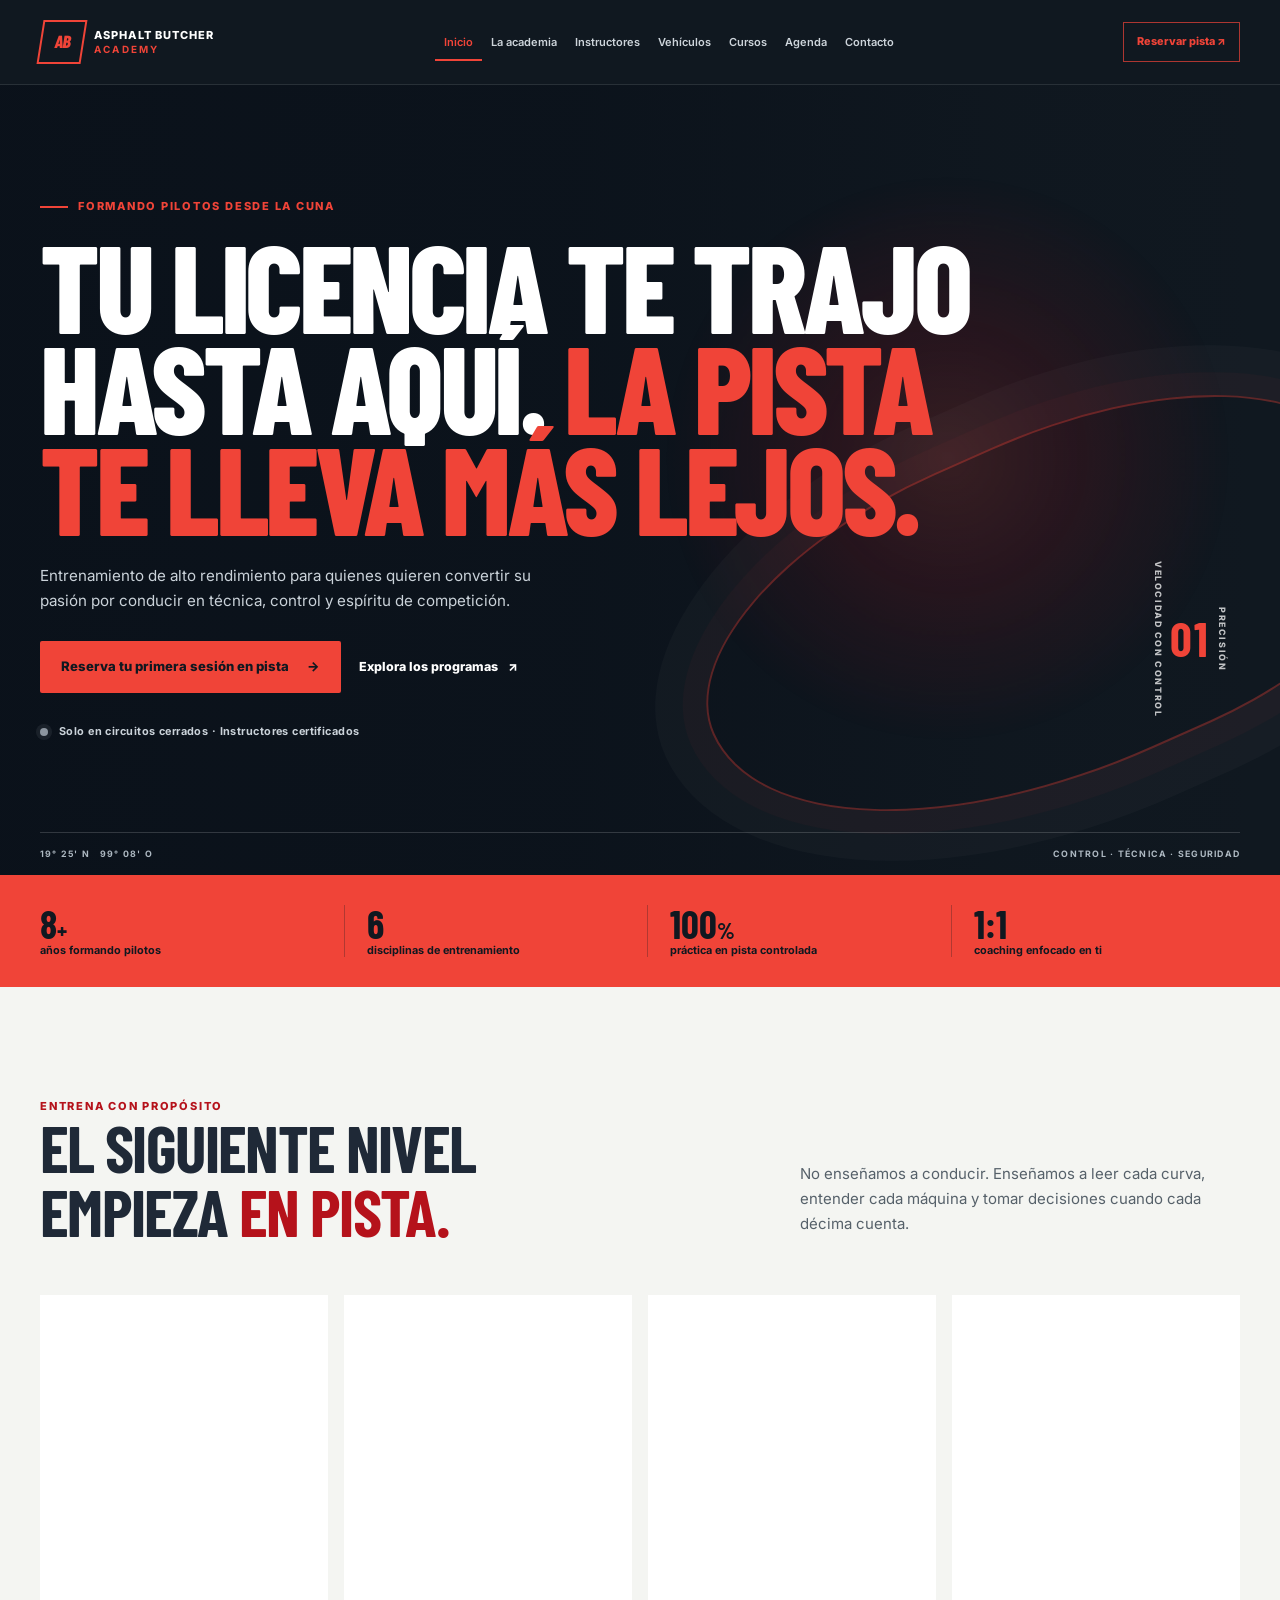
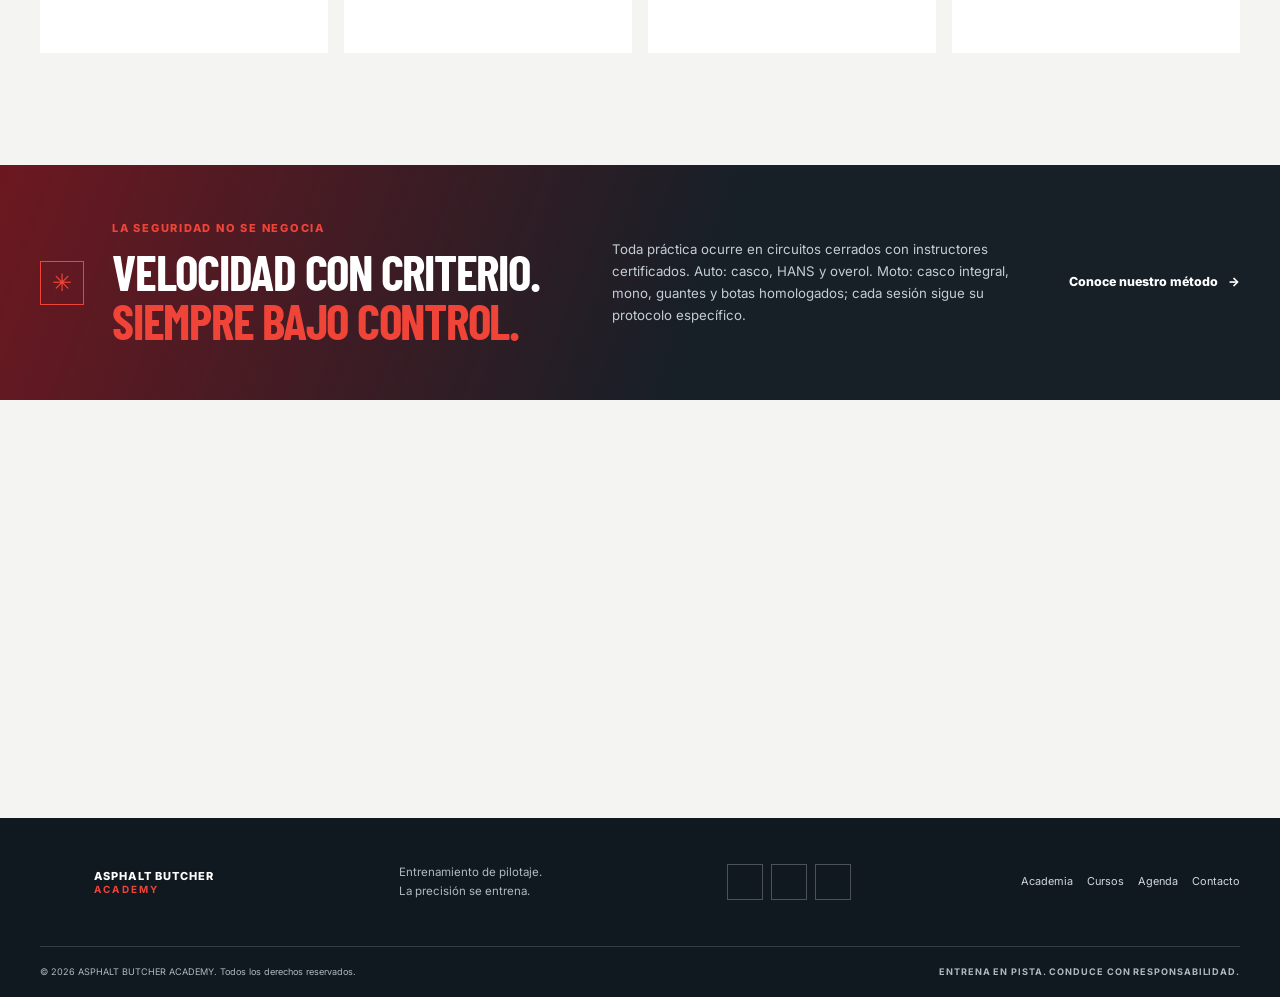
==== index.html @ 47b86a8b "feat-pagina principal index.html" ====
<!doctype html>
<html lang="es">
<head>
  <meta charset="utf-8">
  <meta name="viewport" content="width=device-width, initial-scale=1">
  <meta name="description" content="Entrena para pilotar con precisión en ASPHALT BUTCHER ACADEMY: pista, drift, mecánica y preparación para competir, siempre en circuitos controlados.">
  <title>ASPHALT BUTCHER ACADEMY | Domina la pista</title>
  <link rel="preconnect" href="https://fonts.googleapis.com">
  <link rel="preconnect" href="https://fonts.gstatic.com" crossorigin>
  <link href="https://fonts.googleapis.com/css2?family=Barlow+Condensed:wght@500;600;700;800&family=Inter:wght@400;500;600;700;800&display=swap" rel="stylesheet">
  <link rel="stylesheet" href="css/styles.css">
</head>
<body>
  <a class="enlace-saltar" href="#contenido">Saltar al contenido</a>
  <!-- Encabezado y navegación principal -->
  <header class="encabezado-sitio">
    <div class="contenedor interior-encabezado">
      <a class="marca" href="index.html" aria-label="ASPHALT BUTCHER ACADEMY, inicio"><span class="insignia-marca" aria-hidden="true">AB</span><span class="nombre-marca">ASPHALT BUTCHER <b>ACADEMY</b></span></a>
      <nav class="navegacion-principal" aria-label="Navegación principal">
        <a href="index.html" aria-current="page">Inicio</a><a href="sobre.html">La academia</a><a href="instructores.html">Instructores</a><a href="vehiculos.html">Vehículos</a><a href="cursos.html">Cursos</a><a href="agenda.html">Agenda</a><a href="contacto.html">Contacto</a>
      </nav>
      <a class="accion-encabezado" href="agenda.html">Reservar pista <span aria-hidden="true">↗</span></a>
    </div>
  </header>
  <main id="contenido" tabindex="-1">
    <!-- Hero principal -->
    <section class="portada portada-inicio">
      <div class="textura-portada" aria-hidden="true"></div>
      <div class="contenedor contenido-portada">
        <p class="sobretitulo"><span class="linea-sobretitulo"></span> FORMANDO PILOTOS DESDE LA CUNA</p>
        <h1>Tu licencia te trajo<br>hasta aquí. <span>La pista<br>te lleva más lejos.</span></h1>
        <p class="texto-portada">Entrenamiento de alto rendimiento para quienes quieren convertir su pasión por conducir en técnica, control y espíritu de competición.</p>
        <div class="acciones-portada"><a class="boton boton-principal" href="agenda.html">Reserva tu primera sesión en pista <span aria-hidden="true">→</span></a><a class="enlace-texto" href="cursos.html">Explora los programas <span aria-hidden="true">↗</span></a></div>
        <p class="nota-portada"><span class="punto-estado"></span> Solo en circuitos cerrados · Instructores certificados</p>
      </div>
      <div class="sello-portada" aria-hidden="true"><span>PRECISIÓN</span><b>01</b><span>VELOCIDAD CON CONTROL</span></div>
      <div class="pie-portada contenedor" aria-hidden="true"><span>19° 25' N &nbsp; 99° 08' O</span><span>CONTROL · TÉCNICA · SEGURIDAD</span></div>
    </section>
    <!-- Cifras de la academia -->
    <section class="franja-estadisticas" aria-label="Asphalt Butcher en cifras">
      <div class="contenedor cuadricula-estadisticas"><p><strong>8<span>+</span></strong><span>años formando pilotos</span></p><p><strong>6</strong><span>disciplinas de entrenamiento</span></p><p><strong>100<span>%</span></strong><span>práctica en pista controlada</span></p><p><strong>1:1</strong><span>coaching enfocado en ti</span></p></div>
    </section>
    <!-- Servicios destacados -->
    <section class="seccion seccion-clara" aria-labelledby="disciplinas-titulo">
      <div class="contenedor">
        <div class="encabezado-seccion"><div><p class="sobretitulo sobretitulo-oscuro">ENTRENA CON PROPÓSITO</p><h2 id="disciplinas-titulo">El siguiente nivel<br>empieza <span>en pista.</span></h2></div><p class="introduccion-seccion">No enseñamos a conducir. Enseñamos a leer cada curva, entender cada máquina y tomar decisiones cuando cada décima cuenta.</p></div>
        <div class="cuadricula-disciplinas">
          <article class="tarjeta-disciplina tarjeta-disciplina-pista"><span class="indice-tarjeta">01 / PISTA</span><div class="icono-tarjeta" aria-hidden="true">↗</div><h3>Autódromo</h3><p>Trazadas, frenado, puntos de giro y gestión de neumáticos. De tu primera vuelta a una carrera de resistencia.</p><a class="enlace-flecha" href="cursos.html">Ver programas <span aria-hidden="true">→</span></a><img class="imagen-disciplina" src="assets/img/disciplina-autodromo.jpg" alt="" loading="lazy" decoding="async"></article>
          <article class="tarjeta-disciplina tarjeta-disciplina-derrape"><span class="indice-tarjeta">02 / CONTROL</span><div class="icono-tarjeta" aria-hidden="true">⤴</div><h3>Drift &amp; freestyle</h3><p>Domina el sobreviraje, la transferencia de peso y el derrape progresivo en un circuito cerrado.</p><a class="enlace-flecha" href="cursos.html">Ver programas <span aria-hidden="true">→</span></a><img class="imagen-disciplina" src="assets/img/disciplina-drift.jpeg" alt="" loading="lazy" decoding="async"></article>
          <article class="tarjeta-disciplina tarjeta-disciplina-taller"><span class="indice-tarjeta">03 / TALLER</span><div class="icono-tarjeta" aria-hidden="true">⌁</div><h3>Mecánica de pits</h3><p>Conoce frenos, suspensión y setup. Aprende a diagnosticar y resolver reparaciones rápidas en pits.</p><a class="enlace-flecha" href="cursos.html">Ver programas <span aria-hidden="true">→</span></a><img class="imagen-disciplina" src="assets/img/disciplina-pits.jpeg" alt="" loading="lazy" decoding="async"></article>
          <article class="tarjeta-disciplina tarjeta-disciplina-carrera"><span class="indice-tarjeta">04 / COMPETICIÓN</span><div class="icono-tarjeta" aria-hidden="true">▤</div><h3>Tu primera carrera</h3><p>Reglamento, licencia deportiva, telemetría básica y trabajo en equipo para dar el salto.</p><a class="enlace-flecha" href="cursos.html">Ver programas <span aria-hidden="true">→</span></a><img class="imagen-disciplina" src="assets/img/disciplina-carrera.png" alt="" loading="lazy" decoding="async"></article>
        </div>
      </div>
    </section>
    <!-- Seguridad y método -->
    <section class="franja-seguridad">
      <div class="contenedor interior-seguridad"><div class="simbolo-seguridad" aria-hidden="true">✳</div><div><p class="sobretitulo">LA SEGURIDAD NO SE NEGOCIA</p><h2>Velocidad con criterio.<br><span>Siempre bajo control.</span></h2></div><p>Toda práctica ocurre en circuitos cerrados con instructores certificados. Auto: casco, HANS y overol. Moto: casco integral, mono, guantes y botas homologados; cada sesión sigue su protocolo específico.</p><a class="enlace-texto enlace-texto-claro" href="sobre.html">Conoce nuestro método <span aria-hidden="true">→</span></a></div>
    </section>
    <!-- Llamada a la acción -->
    <section class="seccion seccion-clara seccion-llamada"><div class="contenedor panel-llamada"><div><p class="sobretitulo sobretitulo-oscuro">TU PRIMERA VUELTA TE ESPERA</p><h2>¿Listo para salir<br><span>de la línea?</span></h2></div><div><p>Para entrenar necesitas una licencia de conducción vigente. Nosotros ponemos la pista, el equipo y la guía para empezar.</p><a class="boton boton-oscuro" href="agenda.html">Agenda una sesión <span aria-hidden="true">→</span></a></div><span class="numero-llamada" aria-hidden="true">01</span></div></section>
  </main>
  <!-- Pie de página compartido -->
  <footer class="pie-sitio"><div class="contenedor pie-principal"><a class="marca marca-pie" href="index.html"><span class="insignia-marca" aria-hidden="true">AB</span><span class="nombre-marca">ASPHALT BUTCHER <b>ACADEMY</b></span></a><p>Entrenamiento de pilotaje.<br>La precisión se entrena.</p><div class="redes-pie"><a href="https://www.instagram.com/" aria-label="Instagram de ASPHALT BUTCHER ACADEMY"><img src="assets/iconos/instagram.svg" alt=""></a><a href="https://www.youtube.com/" aria-label="YouTube de ASPHALT BUTCHER ACADEMY"><img src="assets/iconos/youtube.svg" alt=""></a><a href="https://www.facebook.com/" aria-label="Facebook de ASPHALT BUTCHER ACADEMY"><img src="assets/iconos/facebook.svg" alt=""></a></div><nav class="navegacion-pie" aria-label="Navegación del pie de página"><a href="sobre.html">Academia</a><a href="cursos.html">Cursos</a><a href="agenda.html">Agenda</a><a href="contacto.html">Contacto</a></nav></div><div class="contenedor pie-final"><span>© 2026 ASPHALT BUTCHER ACADEMY. Todos los derechos reservados.</span><span>ENTRENA EN PISTA. CONDUCE CON RESPONSABILIDAD.</span></div></footer>
</body>
</html>
---- css/styles.css ----
/* Hoja principal: importa reset, tokens y estructura */
@import url("reset.css");
@import url("variables.css");
@import url("layout.css");

/* Cabecera y navegación */
:is(.site-header, .encabezado-sitio) {
  position: relative;
  z-index: 5;
  background: #101820;
  color: #F4F5F2;
  border-bottom: 1px solid rgba(255, 255, 255, 0.1);
}

:is(.header-inner, .interior-encabezado) {
  display: flex;
  flex-wrap: wrap;
  align-items: center;
  justify-content: space-between;
  gap: 12px 20px;
  min-height: 76px;
  padding-block: 12px;
}

:is(.brand, .marca) {
  display: inline-flex;
  align-items: center;
  gap: 10px;
  flex: 0 0 auto;
  color: #fff;
  text-decoration: none;
}

:is(.brand-mark, .insignia-marca) {
  display: grid;
  width: 40px;
  height: 40px;
  place-items: center;
  border: 2px solid var(--secondary);
  color: var(--secondary);
  font-family: var(--font-display);
  font-size: 1.1rem;
  font-weight: 800;
  letter-spacing: -0.07em;
  transform: skew(-9deg);
}

:is(.brand-name, .nombre-marca) {
  font-size: 0.69rem;
  font-weight: 800;
  letter-spacing: 0.1em;
  line-height: 1.3;
}

:is(.brand-name, .nombre-marca) b {
  display: block;
  color: var(--secondary);
  font-size: 0.62rem;
  letter-spacing: 0.22em;
}

:is(.main-nav, .navegacion-principal) {
  display: flex;
  flex: 1 1 100%;
  flex-wrap: wrap;
  gap: 2px 6px;
  order: 3;
}

:is(.main-nav, .navegacion-principal) a {
  padding: 5px 8px;
  color: #CDD4DA;
  font-size: 0.72rem;
  font-weight: 600;
  text-decoration: none;
  transition: color 160ms ease;
}

:is(.main-nav, .navegacion-principal) a:hover,
:is(.main-nav, .navegacion-principal) a[aria-current="page"] {
  color: var(--secondary);
}

:is(.main-nav, .navegacion-principal) a[aria-current="page"] {
  box-shadow: inset 0 -2px var(--secondary);
}

:is(.header-cta, .accion-encabezado) {
  padding: 8px 11px;
  border: 1px solid rgba(240, 68, 56, 0.7);
  color: var(--secondary);
  font-size: 0.68rem;
  font-weight: 800;
  text-decoration: none;
  white-space: nowrap;
  transition: background-color 160ms ease, color 160ms ease;
}

:is(.header-cta, .accion-encabezado):hover {
  background: var(--secondary);
  color: var(--ink);
}

/* Hero de inicio */
:is(.hero, .portada) {
  position: relative;
  overflow: hidden;
  isolation: isolate;
  background: #101820;
  color: #fff;
}

:is(.hero-home, .portada-inicio) {
  display: flex;
  min-height: 620px;
  align-items: center;
  background-image: linear-gradient(90deg, rgba(10, 17, 26, 0.92) 0%, rgba(10, 17, 26, 0.72) 45%, rgba(10, 17, 26, 0.15) 78%, transparent 100%), url('../assets/img/hero-circuito.jpeg');
  background-size: cover;
  background-position: right center;
  background-repeat: no-repeat;
}

:is(.hero-home, .portada-inicio)::after {
  position: absolute;
  z-index: -1;
  right: -9%;
  bottom: 12%;
  width: 55%;
  height: 43%;
  border: 2px solid rgba(240, 68, 56, 0.35);
  border-radius: 48% 52% 38% 62%;
  content: "";
  transform: rotate(-24deg);
  box-shadow: 0 0 0 24px rgba(240, 68, 56, 0.035), 0 0 0 52px rgba(255, 255, 255, 0.025);
}

:is(.hero-grain, .textura-portada) {
  position: absolute;
  z-index: -1;
  top: 10%;
  right: 3%;
  width: min(46vw, 600px);
  aspect-ratio: 1;
  border-radius: 50%;
  background: radial-gradient(circle, rgba(240, 68, 56, 0.18), rgba(181, 18, 27, 0.15) 29%, transparent 68%);
  filter: blur(1px);
  animation: hero-glow 7s ease-in-out infinite alternate;
}

:is(.hero-content, .contenido-portada) {
  position: relative;
  z-index: 1;
  padding-block: 70px 95px;
  animation: hero-enter 800ms ease-out both;
}

:is(.hero, .portada) h1,
:is(.page-hero, .encabezado-pagina) h1 {
  margin-top: 20px;
  font-family: var(--font-display);
  font-size: clamp(3.5rem, 13vw, 7.7rem);
  font-weight: 800;
  letter-spacing: -0.035em;
  line-height: 0.82;
  text-transform: uppercase;
}

:is(.hero, .portada) h1 span,
:is(.page-hero, .encabezado-pagina) h1 span {
  color: var(--secondary);
}

:is(.hero-copy, .texto-portada) {
  max-width: 530px;
  margin-top: 25px;
  color: #CAD2D9;
  font-size: 0.95rem;
}

:is(.hero-actions, .acciones-portada) {
  display: flex;
  flex-direction: column;
  align-items: flex-start;
  gap: 18px;
  margin-top: 28px;
}

:is(.hero-note, .nota-portada) {
  display: flex;
  align-items: center;
  gap: 11px;
  margin-top: 30px;
  color: #CAD2D9;
  font-size: 0.68rem;
  font-weight: 700;
  letter-spacing: 0.04em;
}

:is(.hero-stamp, .sello-portada) {
  position: absolute;
  right: 4%;
  bottom: 20%;
  display: none;
  flex-direction: column;
  align-items: center;
  gap: 5px;
  color: rgba(255, 255, 255, 0.74);
  font-size: 0.55rem;
  font-weight: 800;
  letter-spacing: 0.18em;
  writing-mode: vertical-rl;
}

:is(.hero-stamp, .sello-portada) b {
  color: var(--secondary);
  font-family: var(--font-display);
  font-size: 3rem;
  writing-mode: horizontal-tb;
}

:is(.hero-bottom, .pie-portada) {
  position: absolute;
  right: 0;
  bottom: 0;
  left: 0;
  display: flex;
  justify-content: space-between;
  padding-block: 14px;
  border-top: 1px solid rgba(255, 255, 255, 0.16);
  color: #AEB9C2;
  font-size: 0.55rem;
  font-weight: 700;
  letter-spacing: 0.14em;
}

/* Banda de datos y servicios */
:is(.stats-band, .franja-estadisticas) {
  background: var(--secondary);
  color: var(--ink);
}

:is(.stats-grid, .cuadricula-estadisticas) {
  display: grid;
  grid-template-columns: repeat(2, 1fr);
  gap: 22px 14px;
  padding-block: 25px;
}

:is(.stats-grid, .cuadricula-estadisticas) p {
  display: flex;
  flex-direction: column;
  gap: 1px;
  font-size: 0.68rem;
  font-weight: 700;
  line-height: 1.3;
}

:is(.stats-grid, .cuadricula-estadisticas) strong {
  font-family: var(--font-display);
  font-size: 2.45rem;
  line-height: 0.95;
}

:is(.stats-grid, .cuadricula-estadisticas) strong span {
  font-size: 1.45rem;
}

:is(.discipline-grid, .cuadricula-disciplinas) {
  display: grid;
  grid-template-columns: 1fr;
  gap: 14px;
}

:is(.discipline-card, .tarjeta-disciplina) {
  position: relative;
  min-height: 265px;
  overflow: hidden;
  padding: 24px;
  border: 1px solid var(--line);
  background:
    linear-gradient(150deg, rgba(181, 18, 27, 0.06), transparent 56%),
    #fff;
  animation: card-rise 650ms both;
  transition: transform 220ms ease, box-shadow 220ms ease, border-color 220ms ease;
}

:is(.discipline-card, .tarjeta-disciplina) > :not(.imagen-disciplina) {
  position: relative;
  z-index: 2;
}

.imagen-disciplina {
  position: absolute;
  z-index: 0;
  top: 0;
  right: 0;
  width: 64%;
  height: 100%;
  object-fit: cover;
  object-position: center;
  clip-path: ellipse(100% 84% at 100% 50%);
  mask-image: linear-gradient(90deg, transparent 0%, rgba(0, 0, 0, 0.18) 30%, #000 68%);
  pointer-events: none;
}

:is(.tarjeta-disciplina-pista, .tarjeta-disciplina-derrape, .tarjeta-disciplina-taller, .tarjeta-disciplina-carrera) h3,
:is(.tarjeta-disciplina-pista, .tarjeta-disciplina-derrape, .tarjeta-disciplina-taller, .tarjeta-disciplina-carrera) p {
  width: 68%;
}

:is(.tarjeta-disciplina-pista, .tarjeta-disciplina-derrape, .tarjeta-disciplina-taller, .tarjeta-disciplina-carrera) p {
  font-size: 0.74rem;
  line-height: 1.45;
}

:is(.discipline-card, .tarjeta-disciplina):nth-child(2) { animation-delay: 80ms; }
:is(.discipline-card, .tarjeta-disciplina):nth-child(3) { animation-delay: 160ms; }
:is(.discipline-card, .tarjeta-disciplina):nth-child(4) { animation-delay: 240ms; }

:is(.discipline-card, .tarjeta-disciplina):hover {
  transform: translateY(-6px);
  border-color: rgba(181, 18, 27, 0.35);
  box-shadow: var(--shadow);
}

:is(.discipline-card, .tarjeta-disciplina)::after {
  position: absolute;
  right: -36px;
  bottom: -72px;
  width: 180px;
  height: 180px;
  border: 1px solid rgba(181, 18, 27, 0.13);
  border-radius: 50%;
  content: "";
  box-shadow: 0 0 0 18px rgba(181, 18, 27, 0.025), 0 0 0 38px rgba(181, 18, 27, 0.025);
}

:is(.card-index, .indice-tarjeta) {
  color: #66717A;
  font-size: 0.61rem;
  font-weight: 800;
  letter-spacing: 0.15em;
}

:is(.card-icon, .icono-tarjeta) {
  display: grid;
  width: 46px;
  height: 46px;
  margin-top: 23px;
  place-items: center;
  border: 1px solid rgba(181, 18, 27, 0.24);
  color: var(--primary);
  font-size: 1.6rem;
}

:is(.discipline-card, .tarjeta-disciplina) h3,
.instructor-info h3,
.vehicle-copy h3,
.course-card h3,
.specialty-grid h3 {
  font-family: var(--font-display);
  font-size: 1.8rem;
  font-weight: 700;
  line-height: 1.05;
  text-transform: uppercase;
}

:is(.discipline-card, .tarjeta-disciplina) h3 {
  margin-top: 14px;
}

:is(.discipline-card, .tarjeta-disciplina) p {
  max-width: 340px;
  margin-top: 9px;
  color: #56616A;
  font-size: 0.78rem;
}

:is(.discipline-card, .tarjeta-disciplina) :is(.arrow-link, .enlace-flecha) {
  margin-top: 17px;
  color: var(--primary);
  font-size: 0.7rem;
}

/* Seguridad y llamadas a la acción */
:is(.safety-strip, .franja-seguridad) {
  overflow: hidden;
  background:
    linear-gradient(110deg, rgba(181, 18, 27, 0.54), transparent 55%),
    var(--asphalt);
  color: #fff;
}

:is(.safety-inner, .interior-seguridad) {
  display: grid;
  grid-template-columns: auto 1fr;
  gap: 20px;
  align-items: start;
  padding-block: 42px;
}

:is(.safety-symbol, .simbolo-seguridad) {
  display: grid;
  width: 44px;
  height: 44px;
  place-items: center;
  border: 1px solid var(--secondary);
  color: var(--secondary);
  font-size: 1.5rem;
}

:is(.safety-inner, .interior-seguridad) h2 {
  margin-top: 11px;
  font-size: clamp(2.3rem, 8vw, 3.2rem);
}

:is(.safety-inner, .interior-seguridad) > p {
  grid-column: 1 / -1;
  max-width: 640px;
  color: #C4CDD4;
  font-size: 0.83rem;
}

:is(.safety-inner, .interior-seguridad) > :is(.text-link, .enlace-texto) {
  grid-column: 1 / -1;
}

:is(.cta-section, .seccion-llamada) {
  padding-block: 64px;
}

:is(.cta-panel, .panel-llamada) {
  position: relative;
  display: grid;
  gap: 25px;
  overflow: hidden;
  padding: 30px 24px;
  border: 1px solid var(--line);
  background: #fff;
}

:is(.cta-panel, .panel-llamada) h2 {
  margin-top: 12px;
  font-family: var(--font-display);
  font-size: clamp(2.6rem, 10vw, 4rem);
  line-height: 0.95;
  text-transform: uppercase;
}

:is(.cta-panel, .panel-llamada) h2 span {
  color: var(--primary);
}

:is(.cta-panel, .panel-llamada) > div:nth-child(2) {
  position: relative;
  z-index: 1;
  max-width: 400px;
}

:is(.cta-panel, .panel-llamada) > div:nth-child(2) p {
  margin-bottom: 20px;
  color: #56616A;
  font-size: 0.86rem;
}

:is(.cta-number, .numero-llamada) {
  position: absolute;
  right: -16px;
  bottom: -87px;
  color: rgba(181, 18, 27, 0.06);
  font-family: var(--font-display);
  font-size: 17rem;
  font-weight: 800;
  line-height: 1;
}

/* Cabeceras internas */
:is(.page-hero, .encabezado-pagina) {
  position: relative;
  overflow: hidden;
  min-height: 330px;
  padding-block: 74px 64px;
  background:
    linear-gradient(100deg, rgba(16, 24, 32, 0.98), rgba(16, 24, 32, 0.7)),
    repeating-linear-gradient(135deg, transparent 0 48px, rgba(255, 255, 255, 0.05) 49px 50px),
    #101820;
  color: #fff;
}

:is(.page-hero-contact, .encabezado-contacto) {
  background-image:
    linear-gradient(90deg, rgba(10, 17, 26, 0.92) 0%, rgba(10, 17, 26, 0.62) 52%, rgba(10, 17, 26, 0.18) 100%),
    url('../assets/img/contacto-enduro.png');
  background-size: cover;
  background-position: center;
  background-repeat: no-repeat;
}

.page-hero-about {
  background-image:
    linear-gradient(90deg, rgba(10, 17, 26, 0.94) 0%, rgba(10, 17, 26, 0.68) 48%, rgba(10, 17, 26, 0.16) 100%),
    url('../assets/img/academia-motogp.png');
  background-size: cover;
  background-position: center;
  background-repeat: no-repeat;
}

.page-hero-team {
  background-image:
    linear-gradient(90deg, rgba(10, 17, 26, 0.88) 0%, rgba(10, 17, 26, 0.58) 52%, rgba(10, 17, 26, 0.2) 100%),
    url('../assets/img/instructores-equipo.png');
  background-size: cover;
  background-position: center 42%;
  background-repeat: no-repeat;
}

.page-hero-fleet {
  background-image:
    linear-gradient(90deg, rgba(10, 17, 26, 0.94) 0%, rgba(10, 17, 26, 0.72) 48%, rgba(10, 17, 26, 0.24) 100%),
    url('../assets/img/vehiculos-competencia.png');
  background-size: cover;
  background-position: center 58%;
  background-repeat: no-repeat;
}

.page-hero-courses {
  background-image:
    linear-gradient(90deg, rgba(10, 17, 26, 0.9) 0%, rgba(10, 17, 26, 0.66) 52%, rgba(10, 17, 26, 0.22) 100%),
    url('../assets/img/cursos-evento.png');
  background-size: cover;
  background-position: center 48%;
  background-repeat: no-repeat;
}

.page-hero-booking {
  background-image:
    linear-gradient(90deg, rgba(10, 17, 26, 0.94) 0%, rgba(10, 17, 26, 0.78) 52%, rgba(10, 17, 26, 0.5) 100%),
    url('../assets/img/agenda-calendario.png');
  background-size: cover;
  background-position: center;
  background-repeat: no-repeat;
}

:is(.page-hero, .encabezado-pagina)::after {
  position: absolute;
  top: -110px;
  right: -100px;
  width: 330px;
  height: 330px;
  border: 1px solid rgba(240, 68, 56, 0.3);
  border-radius: 50%;
  content: "";
  box-shadow: 0 0 0 26px rgba(240, 68, 56, 0.04), 0 0 0 56px rgba(255, 255, 255, 0.025);
}

:is(.page-hero, .encabezado-pagina) h1 {
  position: relative;
  z-index: 1;
  margin-top: 17px;
  font-size: clamp(3.8rem, 12vw, 6.4rem);
  animation: hero-enter 700ms both;
}

:is(.page-hero, .encabezado-pagina) :is(.container, .contenedor) > p:last-child {
  position: relative;
  z-index: 1;
  max-width: 560px;
  margin-top: 20px;
  color: #CAD2D9;
  font-size: 0.9rem;
}

/* Historia, valores y testimonios */
.story-grid {
  display: grid;
  gap: 32px;
  align-items: start;
}

.story-marker {
  display: flex;
  flex-direction: column;
  align-items: flex-start;
  justify-content: space-between;
  min-height: 170px;
  padding: 19px;
  border-left: 4px solid var(--secondary);
  background: #101820;
  color: #fff;
}

.story-marker span {
  color: var(--secondary);
  font-family: var(--font-display);
  font-size: 2.4rem;
  font-weight: 800;
}

.story-marker b {
  font-family: var(--font-display);
  font-size: 3.6rem;
  line-height: 1;
}

.story-marker i {
  color: #AEB9C2;
  font-size: 0.64rem;
  font-style: normal;
  letter-spacing: 0.14em;
}

.story-copy h2 {
  margin-top: 12px;
  font-family: var(--font-display);
  font-size: clamp(2.5rem, 9vw, 4.1rem);
  line-height: 0.97;
  text-transform: uppercase;
}

.story-copy h2 span {
  color: var(--primary);
}

.story-copy > p:not(:is(.eyebrow, .sobretitulo)) {
  max-width: 720px;
  margin-top: 18px;
  color: #56616A;
  font-size: 0.88rem;
}

.story-copy :is(.text-link, .enlace-texto) {
  margin-top: 22px;
}

.values-grid,
.testimonials-grid {
  display: grid;
  grid-template-columns: 1fr;
  gap: 14px;
}

.value-card {
  min-height: 235px;
  padding: 24px;
  border: 1px solid var(--line-light);
  background: var(--asphalt-soft);
  animation: card-rise 650ms both;
}

.value-card:nth-child(2),
.testimonial-card:nth-child(2) { animation-delay: 120ms; }
.value-card:nth-child(3),
.testimonial-card:nth-child(3) { animation-delay: 240ms; }

.value-card > span {
  color: var(--secondary);
  font-family: var(--font-display);
  font-size: 1rem;
  font-weight: 700;
}

.value-card h3 {
  margin-top: 26px;
  font-family: var(--font-display);
  font-size: 2rem;
  text-transform: uppercase;
}

.value-card p {
  margin-top: 8px;
  color: #C4CDD4;
  font-size: 0.78rem;
}

.testimonial-card {
  padding: 23px;
  border: 1px solid var(--line);
  background: #fff;
  animation: card-rise 650ms both;
}

.quote-mark {
  color: var(--primary);
  font-family: Georgia, serif;
  font-size: 3.2rem;
  line-height: 0.8;
}

.testimonial-card blockquote {
  min-height: 126px;
  margin-top: 10px;
  color: #303B43;
  font-size: 0.88rem;
  font-weight: 600;
}

.testimonial-video {
  display: block;
  width: 100%;
  max-width: 190px;
  aspect-ratio: 16 / 9;
  margin: 14px auto 16px;
  border: 1px solid var(--line);
  border-radius: 4px;
  background: var(--asphalt);
  object-fit: cover;
}

.quote-byline {
  display: flex;
  flex-direction: column;
  gap: 2px;
  padding-top: 13px;
  border-top: 1px solid var(--line);
}

.quote-byline strong {
  color: var(--ink);
  font-size: 0.77rem;
}

.quote-byline span {
  color: #66717A;
  font-size: 0.66rem;
}

.reveal-step {
  animation: card-rise 700ms both;
}

.reveal-step:nth-child(2) { animation-delay: 160ms; }
.reveal-step:nth-child(3) { animation-delay: 320ms; }

/* Instructores */
.instructor-grid {
  display: grid;
  grid-template-columns: 1fr;
  gap: 22px;
}

.instructor-card {
  overflow: hidden;
  border: 1px solid var(--line);
  border-top: 3px solid var(--primary);
  background: #fff;
  transition: transform 220ms ease, box-shadow 220ms ease;
}

.instructor-card:hover {
  transform: translateY(-7px);
  box-shadow: 0 14px 30px rgba(16, 24, 32, 0.14);
}

.instructor-photo {
  position: relative;
  overflow: hidden;
  aspect-ratio: 0.95;
  background: #DCE2E4;
}

.instructor-photo img {
  width: 100%;
  height: 100%;
  object-fit: cover;
  transition: transform 500ms ease;
}

.instructor-card:hover .instructor-photo img {
  transform: scale(1.045);
}

.photo-number {
  position: absolute;
  z-index: 1;
  right: 14px;
  bottom: 8px;
  color: #fff;
  font-family: var(--font-display);
  font-size: 3.7rem;
  font-weight: 800;
  line-height: 1;
  text-shadow: 0 2px 12px rgba(0, 0, 0, 0.55);
}

.instructor-info {
  padding: 22px;
}

.instructor-info h3 {
  margin-top: 7px;
  font-size: 2.1rem;
}

.instructor-info > p:not(:is(.eyebrow, .sobretitulo)) {
  min-height: 88px;
  margin-top: 10px;
  color: #56616A;
  font-size: 0.78rem;
}

.instructor-meta {
  display: flex;
  flex-wrap: wrap;
  gap: 7px;
  padding-top: 15px;
  border-top: 1px solid var(--line);
}

.instructor-meta span {
  padding: 5px 8px;
  background: #EFF2F4;
  color: #35414A;
  font-size: 0.62rem;
  font-weight: 700;
}

.certification-layout {
  display: grid;
  gap: 28px;
}

.certification-layout h2 {
  margin-top: 12px;
}

.certification-copy > p {
  max-width: 600px;
  color: #C4CDD4;
  font-size: 0.88rem;
}

.check-list {
  display: grid;
  gap: 10px;
  margin: 20px 0 0;
  padding: 0;
  list-style: none;
}

.check-list li {
  position: relative;
  padding-left: 22px;
  color: #E5E9EC;
  font-size: 0.78rem;
}

.check-list li::before {
  position: absolute;
  top: 0;
  left: 0;
  color: var(--secondary);
  content: "✓";
  font-weight: 800;
}

.check-list-dark li {
  color: #35414A;
}

.compact-cta {
  text-align: center;
}

.compact-cta h2 {
  margin-block: 10px 24px;
  font-family: var(--font-display);
  font-size: clamp(2.7rem, 10vw, 4.2rem);
  line-height: 0.95;
  text-transform: uppercase;
}

.compact-cta h2 span {
  color: var(--primary);
}

/* Flota y galería */
.fleet-filters {
  display: flex;
  flex-wrap: wrap;
  align-items: center;
  gap: 8px;
  min-width: 0;
  margin: 0 0 25px;
  padding: 0;
  border: 0;
}

.filter-label {
  flex-basis: 100%;
  margin-bottom: 3px;
  color: #66717A;
  font-size: 0.63rem;
  font-weight: 800;
  letter-spacing: 0.14em;
}

.filter-input {
  position: absolute;
  width: 1px;
  height: 1px;
  overflow: hidden;
  clip: rect(0, 0, 0, 0);
  white-space: nowrap;
  clip-path: inset(50%);
}

.filter-input:focus-visible + .filter-chip {
  outline: 3px solid var(--secondary);
  outline-offset: 3px;
}

.filter-chip {
  display: inline-flex;
  gap: 8px;
  align-items: center;
  padding: 7px 11px;
  border: 1px solid var(--line);
  color: #35414A;
  font-size: 0.7rem;
  font-weight: 700;
  text-decoration: none;
  transition: background-color 160ms ease, color 160ms ease;
}

.filter-chip span {
  color: #66717A;
  font-size: 0.61rem;
}

.filter-chip:hover,
.filter-input:checked + .filter-chip {
  border-color: var(--ink);
  background: var(--ink);
  color: #fff;
}

.filter-chip:hover span,
.filter-input:checked + .filter-chip span {
  color: var(--secondary);
}

#filter-track:checked ~ .fleet-grid .vehicle-card:not(.vehicle-track),
#filter-drift:checked ~ .fleet-grid .vehicle-card:not(.vehicle-drift),
#filter-kart:checked ~ .fleet-grid .vehicle-card:not(.vehicle-kart),
#filter-moto:checked ~ .fleet-grid .vehicle-card:not(.vehicle-moto),
#filter-enduro:checked ~ .fleet-grid .vehicle-card:not(.vehicle-enduro) {
  display: none;
}

.fleet-grid {
  display: grid;
  flex: 1 1 100%;
  grid-template-columns: 1fr;
  gap: 18px;
}

.vehicle-card {
  overflow: hidden;
  border: 1px solid var(--line);
  background: #fff;
  transition: transform 220ms ease, box-shadow 220ms ease;
}

.vehicle-card:hover {
  transform: translateY(-5px);
  box-shadow: var(--shadow);
}

.vehicle-image {
  position: relative;
  overflow: hidden;
  background: #E9EDF0;
}

.vehicle-image img {
  width: 100%;
  aspect-ratio: 1.56;
  object-fit: cover;
  transition: transform 500ms ease;
}

.vehicle-card:hover .vehicle-image img {
  transform: scale(1.035);
}

.vehicle-tag {
  position: absolute;
  top: 12px;
  left: 12px;
  padding: 5px 8px;
  background: var(--secondary);
  color: var(--ink);
  font-size: 0.6rem;
  font-weight: 800;
  letter-spacing: 0.1em;
}

.vehicle-copy {
  display: grid;
  grid-template-columns: 1fr auto;
  gap: 8px;
  padding: 18px;
}

.vehicle-copy h3 {
  font-size: 1.8rem;
}

.vehicle-copy > div > p {
  margin-top: 4px;
  color: #66717A;
  font-size: 0.66rem;
}

.vehicle-arrow {
  color: var(--primary);
  font-size: 1.35rem;
}

.vehicle-description {
  grid-column: 1 / -1;
  margin-top: 3px;
  color: #56616A;
  font-size: 0.75rem;
}

.fleet-note {
  display: flex;
  align-items: center;
  gap: 12px;
  margin-top: 23px;
  color: #56616A;
  font-size: 0.75rem;
}

/* Cursos, precios y tabla */
.course-card-grid {
  display: grid;
  grid-template-columns: 1fr;
  gap: 16px;
  align-items: stretch;
}

.course-card {
  position: relative;
  display: flex;
  flex-direction: column;
  min-height: 420px;
  padding: 24px;
  border: 1px solid var(--line);
  background: #fff;
  transition: transform 220ms ease, box-shadow 220ms ease;
}

.course-card:hover {
  transform: translateY(-5px);
  box-shadow: var(--shadow);
}

.course-card h3 {
  min-height: 55px;
  margin-top: 11px;
  font-size: 2rem;
}

.course-summary {
  min-height: 62px;
  margin-top: 5px;
  color: #56616A;
  font-size: 0.76rem;
}

.course-price {
  display: flex;
  flex-direction: column;
  margin-top: 15px;
  padding-block: 13px;
  border-block: 1px solid var(--line);
}

.course-price strong {
  color: var(--ink);
  font-family: var(--font-display);
  font-size: 2.6rem;
  line-height: 1;
}

.course-price span {
  color: #66717A;
  font-size: 0.65rem;
}

.course-card .check-list {
  flex: 1;
  gap: 8px;
  margin-block: 15px 20px;
}

.course-card .check-list li {
  font-size: 0.7rem;
}

.course-card :is(.button, .boton) {
  width: 100%;
}

.course-card-featured {
  border: 2px solid var(--secondary);
  background: #101820;
  color: #fff;
}

.course-card-featured :is(.eyebrow, .sobretitulo),
.course-card-featured .course-price strong {
  color: var(--secondary);
}

.course-card-featured .course-summary,
.course-card-featured .course-price span {
  color: #C4CDD4;
}

.course-card-featured .course-price {
  border-color: rgba(255, 255, 255, 0.18);
}

.popular-label {
  position: absolute;
  top: 0;
  right: 0;
  padding: 6px 10px;
  background: var(--secondary);
  color: var(--ink);
  font-size: 0.57rem;
  font-weight: 800;
  letter-spacing: 0.1em;
}

.specialty-grid {
  display: grid;
  grid-template-columns: 1fr;
  gap: 13px;
}

.specialty-grid article {
  padding: 22px;
  border: 1px solid var(--line-light);
  background: var(--asphalt-soft);
  animation: card-rise 650ms both;
}

.specialty-grid article:nth-child(2) { animation-delay: 120ms; }
.specialty-grid article:nth-child(3) { animation-delay: 240ms; }

.specialty-grid article > span:first-child {
  color: var(--secondary);
  font-family: var(--font-display);
  font-weight: 700;
}

.specialty-grid h3 {
  margin-top: 14px;
  font-size: 1.7rem;
}

.specialty-grid p {
  min-height: 78px;
  margin-top: 8px;
  color: #C4CDD4;
  font-size: 0.75rem;
}

.specialty-level {
  display: inline-block;
  margin-top: 12px;
  color: var(--secondary);
  font-size: 0.6rem;
  font-weight: 800;
  letter-spacing: 0.12em;
}

.table-wrap {
  overflow-x: auto;
  border: 1px solid var(--line);
  background: #fff;
}

.comparison-table {
  width: 100%;
  min-width: 680px;
  text-align: left;
}

.comparison-table caption {
  padding: 14px;
  color: #56616A;
  font-size: 0.72rem;
  text-align: left;
}

.comparison-table th,
.comparison-table td {
  padding: 13px 15px;
  border-top: 1px solid var(--line);
  font-size: 0.71rem;
}

.comparison-table thead th {
  border-top: 0;
  background: #101820;
  color: #fff;
  font-size: 0.63rem;
  letter-spacing: 0.06em;
}

.comparison-table tbody th {
  color: var(--ink);
  font-weight: 700;
}

.comparison-table tbody td {
  color: #56616A;
}

.comparison-table tbody tr:hover {
  background: #F1F4F5;
}

.pricing-note {
  margin-top: 13px;
  color: #56616A;
  font-size: 0.68rem;
}

/* Formulario de agendamiento */
.booking-layout {
  display: grid;
  gap: 34px;
  align-items: start;
}

.booking-aside {
  position: relative;
}

.booking-aside h2,
:is(.contact-details, .detalles-contacto) h2 {
  margin-top: 12px;
}

.booking-aside > p:not(:is(.eyebrow, .sobretitulo)) {
  margin-top: 15px;
  color: #56616A;
  font-size: 0.82rem;
}

.booking-requirement {
  display: grid;
  grid-template-columns: 36px 1fr;
  gap: 12px;
  margin-top: 22px;
  padding-top: 17px;
  border-top: 1px solid var(--line);
}

.booking-requirement > span {
  color: var(--primary);
  font-family: var(--font-display);
  font-size: 1.3rem;
  font-weight: 800;
}

.booking-requirement strong {
  color: var(--ink);
  font-size: 0.76rem;
}

.booking-requirement p {
  margin-top: 4px;
  color: #56616A;
  font-size: 0.72rem;
}

.booking-aside .booking-contact {
  margin-top: 22px;
  color: #56616A;
  font-size: 0.72rem;
}

.booking-contact a {
  color: var(--primary);
  font-weight: 800;
}

.booking-form {
  padding: 22px 18px;
  border: 1px solid var(--line);
  background: #fff;
  box-shadow: var(--shadow);
}

.form-heading {
  display: flex;
  justify-content: space-between;
  gap: 10px;
  padding-bottom: 17px;
  border-bottom: 1px solid var(--line);
  color: var(--ink);
  font-size: 0.66rem;
  font-weight: 800;
  letter-spacing: 0.1em;
}

.form-heading span {
  color: #66717A;
  white-space: nowrap;
}

.booking-form fieldset {
  min-width: 0;
  margin: 19px 0 0;
  padding: 0;
  border: 0;
}

.booking-form legend {
  width: 100%;
  margin-bottom: 13px;
  color: var(--primary);
  font-size: 0.67rem;
  font-weight: 800;
  letter-spacing: 0.08em;
}

.form-grid {
  display: grid;
  grid-template-columns: 1fr;
  gap: 14px;
}

.form-field {
  display: flex;
  flex-direction: column;
  gap: 6px;
}

.form-field label,
.terms-row label {
  color: #35414A;
  font-size: 0.69rem;
  font-weight: 700;
}

.form-field label > span:not(.optional),
.terms-row label > span {
  color: var(--danger);
}

.form-field .optional {
  color: #66717A;
  font-size: 0.63rem;
  font-weight: 500;
}

.field-hint {
  color: #56616A;
  font-size: 0.62rem;
}

.form-field input,
.form-field select,
.form-field textarea {
  width: 100%;
  min-height: 46px;
  padding: 10px 11px;
  border: 1px solid #A9B2B9;
  border-radius: 2px;
  background: #fff;
  color: #1F2937;
  font-size: 0.75rem;
  transition: border-color 150ms ease, box-shadow 150ms ease, background-color 150ms ease;
}

.form-field textarea {
  min-height: 110px;
  resize: vertical;
}

.form-field input::placeholder,
.form-field textarea::placeholder {
  color: #737E87;
  opacity: 1;
}

.form-field input:focus,
.form-field select:focus,
.form-field textarea:focus {
  border-color: var(--primary);
  outline: 0;
  box-shadow: 0 0 0 3px rgba(181, 18, 27, 0.14);
}

.form-field input:not(:placeholder-shown):invalid,
.form-field input:focus:invalid,
.form-field select:focus:invalid,
.form-field textarea:focus:invalid {
  border-color: var(--danger);
  background-color: #FFF8F7;
}

.form-field input:valid,
.form-field select:valid {
  border-color: #16794B;
}

.radio-options {
  display: grid;
  gap: 8px;
}

.choice-card {
  display: flex;
  align-items: flex-start;
  gap: 10px;
  padding: 12px;
  border: 1px solid #A9B2B9;
  cursor: pointer;
  transition: border-color 160ms ease, background-color 160ms ease;
}

.choice-card:has(input:checked) {
  border-color: var(--primary);
  background: #EEF4FC;
}

.choice-card input,
.terms-row input {
  width: 17px;
  height: 17px;
  flex: 0 0 17px;
  margin: 2px 0 0;
  accent-color: var(--primary);
}

.choice-card span {
  display: grid;
  gap: 2px;
}

.choice-card strong {
  color: #1F2937;
  font-size: 0.7rem;
}

.choice-card small {
  color: #56616A;
  font-size: 0.64rem;
}

.terms-row {
  display: flex;
  align-items: flex-start;
  gap: 10px;
  margin-top: 19px;
  padding-top: 16px;
  border-top: 1px solid var(--line);
}

.terms-row label {
  color: #56616A;
  font-size: 0.66rem;
  font-weight: 500;
}

.form-submit {
  width: 100%;
  margin-top: 18px;
}

.form-footnote {
  margin-top: 10px;
  color: #66717A;
  font-size: 0.62rem;
}

/* Contacto y ubicación ilustrada */
:is(.contact-layout, .disposicion-contacto) {
  display: flex;
  flex-direction: column;
  gap: 34px;
}

:is(.contact-details, .detalles-contacto) {
  flex: 1 1 48%;
}

:is(.contact-intro, .introduccion-contacto) {
  max-width: 470px;
  margin-top: 15px;
  color: #56616A;
  font-size: 0.82rem;
}

:is(.contact-details, .detalles-contacto) address {
  display: grid;
  gap: 18px;
  margin-block: 26px;
}

:is(.contact-item, .elemento-contacto) {
  display: grid;
  grid-template-columns: 38px 1fr;
  gap: 12px;
}

:is(.contact-icon, .icono-contacto) {
  display: grid;
  width: 38px;
  height: 38px;
  place-items: center;
  border: 1px solid rgba(181, 18, 27, 0.3);
  color: var(--primary);
  font-size: 1.1rem;
}

:is(.contact-item, .elemento-contacto) strong {
  color: var(--ink);
  font-size: 0.75rem;
}

:is(.contact-item, .elemento-contacto) p {
  margin-top: 3px;
  color: #56616A;
  font-size: 0.73rem;
}

:is(.contact-item, .elemento-contacto) a {
  color: var(--primary);
  font-weight: 700;
}

:is(.map-card, .tarjeta-mapa) {
  border: 1px solid var(--line);
  background: #fff;
  box-shadow: var(--shadow);
}

:is(.map-card, .tarjeta-mapa) > img {
  width: 100%;
  aspect-ratio: 1.55;
  object-fit: cover;
}

:is(.map-gallery, .galeria-mapas) {
  display: grid;
  flex: 1 1 52%;
  grid-template-columns: repeat(2, minmax(0, 1fr));
  align-content: start;
  gap: 16px;
}

:is(.map-gallery, .galeria-mapas) :is(.map-card, .tarjeta-mapa):nth-child(3) {
  display: grid;
  grid-column: 1 / -1;
  grid-template-columns: 1fr 1fr;
  align-items: center;
}

:is(.map-caption, .leyenda-mapa) {
  display: flex;
  align-items: center;
  justify-content: space-between;
  gap: 15px;
  padding: 15px;
}

:is(.map-gallery, .galeria-mapas) :is(.map-caption, .leyenda-mapa) {
  min-height: 74px;
  flex-direction: column;
  align-items: flex-start;
  justify-content: center;
  gap: 5px;
  padding: 12px;
}

:is(.map-caption, .leyenda-mapa) span {
  display: grid;
  gap: 2px;
}

:is(.map-caption, .leyenda-mapa) strong {
  color: var(--ink);
  font-size: 0.67rem;
}

:is(.map-caption, .leyenda-mapa) small {
  color: #66717A;
  font-size: 0.62rem;
}

:is(.map-caption, .leyenda-mapa) a {
  color: var(--primary);
  font-size: 0.68rem;
  font-weight: 800;
  white-space: nowrap;
}

/* Pie global */
:is(.site-footer, .pie-sitio) {
  background: #101820;
  color: #F4F5F2;
}

:is(.footer-main, .pie-principal) {
  display: grid;
  grid-template-columns: 1fr auto;
  gap: 20px;
  align-items: start;
  padding-block: 34px;
}

:is(.brand-footer, .marca-pie) {
  grid-column: 1 / -1;
}

:is(.footer-main, .pie-principal) > p {
  color: #AEB9C2;
  font-size: 0.72rem;
}

:is(.footer-social, .redes-pie) {
  display: flex;
  gap: 8px;
  justify-content: flex-end;
}

:is(.footer-social, .redes-pie) a {
  display: grid;
  width: 36px;
  height: 36px;
  place-items: center;
  border: 1px solid rgba(255, 255, 255, 0.25);
  transition: background-color 160ms ease, border-color 160ms ease;
}

:is(.footer-social, .redes-pie) a:hover {
  border-color: var(--secondary);
  background: var(--secondary);
}

:is(.footer-social, .redes-pie) img {
  width: 16px;
  height: 16px;
}

:is(.footer-social, .redes-pie) a:hover img {
  filter: brightness(0);
}

:is(.footer-nav, .navegacion-pie) {
  display: flex;
  grid-column: 1 / -1;
  flex-wrap: wrap;
  gap: 8px 18px;
}

:is(.footer-nav, .navegacion-pie) a {
  color: #D2D8DD;
  font-size: 0.68rem;
  text-decoration: none;
}

:is(.footer-nav, .navegacion-pie) a:hover {
  color: var(--secondary);
}

:is(.footer-bottom, .pie-final) {
  display: flex;
  flex-direction: column;
  gap: 7px;
  padding-block: 14px;
  border-top: 1px solid rgba(255, 255, 255, 0.16);
  color: #AEB9C2;
  font-size: 0.57rem;
}

:is(.footer-bottom, .pie-final) span:last-child {
  font-weight: 700;
  letter-spacing: 0.1em;
}

/* Animaciones decorativas */
@keyframes hero-enter {
  from { opacity: 0; transform: translateY(18px); }
  to { opacity: 1; transform: translateY(0); }
}

@keyframes hero-glow {
  from { transform: scale(0.94) translateX(0); opacity: 0.65; }
  to { transform: scale(1.06) translateX(-10px); opacity: 1; }
}

@keyframes button-arrive {
  from { opacity: 0; transform: translateY(9px); }
  to { opacity: 1; transform: translateY(0); }
}

@keyframes card-rise {
  from { opacity: 0; transform: translateY(13px); }
  to { opacity: 1; transform: translateY(0); }
}

/* Tableta: 601–992 px */
@media (min-width: 601px) and (max-width: 992px) {
  :is(.header-inner, .interior-encabezado) {
    gap: 8px 13px;
  }

  :is(.main-nav, .navegacion-principal) {
    flex-basis: calc(100% - 190px);
    gap: 0;
    order: 0;
  }

  :is(.main-nav, .navegacion-principal) a {
    padding-inline: 7px;
    font-size: 0.66rem;
  }

  :is(.header-cta, .accion-encabezado) {
    order: 0;
  }

  :is(.hero-home, .portada-inicio) {
    min-height: 660px;
  }

  :is(.hero-content, .contenido-portada) {
    padding-block: 95px 115px;
  }

  :is(.hero-actions, .acciones-portada) {
    flex-direction: row;
    align-items: center;
  }

  :is(.stats-grid, .cuadricula-estadisticas) {
    grid-template-columns: repeat(4, 1fr);
  }

  :is(.discipline-grid, .cuadricula-disciplinas),
  .values-grid,
  .testimonials-grid,
  .course-card-grid,
  .specialty-grid {
    grid-template-columns: repeat(2, 1fr);
  }

  :is(.discipline-card, .tarjeta-disciplina) {
    min-height: 285px;
    padding: 27px;
  }

  .story-grid {
    grid-template-columns: 0.55fr 1.45fr;
    gap: 35px;
  }

  .story-marker {
    position: sticky;
    top: 20px;
    min-height: 220px;
  }

  .instructor-grid,
  .fleet-grid {
    grid-template-columns: repeat(2, 1fr);
  }

  .course-card-featured {
    transform: translateY(-8px);
  }

  .course-card-featured:hover {
    transform: translateY(-13px);
  }

  .booking-layout {
    grid-template-columns: 0.8fr 1.2fr;
    gap: 25px;
  }

  .form-grid {
    grid-template-columns: repeat(2, 1fr);
  }

  :is(.contact-layout, .disposicion-contacto) {
    flex-direction: row;
    align-items: stretch;
    gap: 32px;
  }

  :is(.contact-details, .detalles-contacto),
  :is(.map-gallery, .galeria-mapas) {
    flex-basis: 50%;
  }

  :is(.safety-inner, .interior-seguridad) {
    grid-template-columns: auto 1fr 1fr;
    align-items: center;
  }

  :is(.safety-inner, .interior-seguridad) > p,
  :is(.safety-inner, .interior-seguridad) > :is(.text-link, .enlace-texto) {
    grid-column: 2 / -1;
  }

  :is(.footer-main, .pie-principal) {
    grid-template-columns: 1.1fr 1fr auto;
    align-items: center;
  }

  :is(.brand-footer, .marca-pie) {
    grid-column: auto;
  }

  :is(.footer-nav, .navegacion-pie) {
    grid-column: 1 / -1;
  }
}

/* Escritorio: 993 px en adelante */
@media (min-width: 993px) {
  :is(.header-inner, .interior-encabezado) {
    flex-wrap: nowrap;
    gap: 22px;
    min-height: 84px;
  }

  :is(.brand-mark, .insignia-marca) {
    width: 44px;
    height: 44px;
  }

  :is(.main-nav, .navegacion-principal) {
    flex: 1 1 auto;
    flex-wrap: nowrap;
    justify-content: center;
    gap: 0;
    order: 0;
  }

  :is(.main-nav, .navegacion-principal) a {
    padding: 10px 9px;
    font-size: 0.69rem;
  }

  :is(.header-cta, .accion-encabezado) {
    padding: 10px 13px;
  }

  :is(.hero-home, .portada-inicio) {
    min-height: min(760px, calc(100vh - 84px));
    min-height: clamp(650px, calc(100vh - 84px), 790px);
  }

  :is(.hero-content, .contenido-portada) {
    padding-block: 100px 120px;
  }

  :is(.hero-actions, .acciones-portada) {
    flex-direction: row;
    align-items: center;
  }

  :is(.hero-stamp, .sello-portada) {
    display: flex;
  }

  :is(.stats-grid, .cuadricula-estadisticas) {
    grid-template-columns: repeat(4, 1fr);
    padding-block: 30px;
  }

  :is(.stats-grid, .cuadricula-estadisticas) p {
    padding-left: 22px;
    border-left: 1px solid rgba(16, 24, 32, 0.28);
  }

  :is(.stats-grid, .cuadricula-estadisticas) p:first-child {
    padding-left: 0;
    border-left: 0;
  }

  :is(.discipline-grid, .cuadricula-disciplinas) {
    grid-template-columns: repeat(4, 1fr);
    gap: 16px;
  }

  :is(.discipline-card, .tarjeta-disciplina) {
    min-height: 310px;
    padding: 25px;
  }

  :is(.safety-inner, .interior-seguridad) {
    grid-template-columns: auto 1.1fr 1fr auto;
    align-items: center;
    gap: 28px;
    padding-block: 56px;
  }

  :is(.safety-inner, .interior-seguridad) > p,
  :is(.safety-inner, .interior-seguridad) > :is(.text-link, .enlace-texto) {
    grid-column: auto;
  }

  :is(.safety-inner, .interior-seguridad) h2 {
    font-size: 3.1rem;
  }

  :is(.cta-panel, .panel-llamada) {
    grid-template-columns: 1.1fr 0.9fr;
    align-items: center;
    min-height: 290px;
    padding: 44px 54px;
  }

  :is(.cta-panel, .panel-llamada) > div:nth-child(2) {
    padding-top: 20px;
  }

  :is(.page-hero, .encabezado-pagina) {
    min-height: 390px;
    padding-block: 93px 80px;
  }

  .story-grid {
    grid-template-columns: 0.65fr 1.35fr;
    gap: 72px;
  }

  .story-marker {
    position: sticky;
    top: 30px;
    min-height: 270px;
    padding: 25px;
  }

  .values-grid,
  .testimonials-grid {
    grid-template-columns: repeat(3, 1fr);
    gap: 18px;
  }

  .value-card {
    min-height: 260px;
    padding: 28px;
  }

  .testimonial-card {
    padding: 28px;
  }

  .instructor-grid {
    grid-template-columns: repeat(6, minmax(0, 1fr));
    gap: 20px;
  }

  .instructor-card {
    grid-column: span 2;
  }

  .instructor-card:nth-last-child(2) {
    grid-column: 2 / span 2;
  }

  .instructor-card:last-child {
    grid-column: 4 / span 2;
  }

  .instructor-photo {
    aspect-ratio: 0.95;
  }

  .instructor-info {
    padding: 24px;
  }

  .certification-layout {
    grid-template-columns: 1fr 1fr;
    gap: 90px;
    align-items: center;
  }

  .fleet-filters {
    margin-bottom: 32px;
  }

  .filter-label {
    flex-basis: auto;
    margin-right: 12px;
  }

  .fleet-grid {
    grid-template-columns: repeat(2, 1fr);
    gap: 22px;
  }

  .vehicle-image img {
    aspect-ratio: 1.85;
  }

  .vehicle-copy {
    padding: 22px;
  }

  .course-card-grid {
    grid-template-columns: repeat(3, 1fr);
    gap: 18px;
  }

  .course-card {
    min-height: 455px;
    padding: 25px;
  }

  .course-card-featured {
    transform: translateY(-9px);
  }

  .course-card-featured:hover {
    transform: translateY(-14px);
  }

  .specialty-grid {
    grid-template-columns: repeat(3, 1fr);
    gap: 18px;
  }

  .specialty-grid article {
    padding: 27px;
  }

  .comparison-table th,
  .comparison-table td {
    padding: 15px 19px;
  }

  .booking-layout {
    grid-template-columns: 0.72fr 1.28fr;
    gap: 72px;
  }

  .booking-form {
    padding: 34px;
  }

  .form-grid {
    grid-template-columns: repeat(2, 1fr);
    gap: 17px;
  }

  .radio-options {
    grid-template-columns: repeat(3, 1fr);
  }

  .choice-card {
    min-height: 104px;
  }

  :is(.contact-layout, .disposicion-contacto) {
    flex-direction: row;
    align-items: stretch;
    gap: 72px;
  }

  :is(.contact-details, .detalles-contacto) {
    flex-basis: 42%;
  }

  :is(.map-gallery, .galeria-mapas) {
    flex-basis: 58%;
  }

  :is(.footer-main, .pie-principal) {
    grid-template-columns: 1.1fr 1fr auto 1.2fr;
    align-items: center;
    gap: 25px;
    padding-block: 42px;
  }

  :is(.brand-footer, .marca-pie),
  :is(.footer-nav, .navegacion-pie) {
    grid-column: auto;
  }

  :is(.footer-nav, .navegacion-pie) {
    justify-content: flex-end;
    gap: 10px 14px;
  }

  :is(.footer-bottom, .pie-final) {
    flex-direction: row;
    justify-content: space-between;
    padding-block: 17px;
  }
}

@media (max-width: 768px) {
  :is(.hero-home, .portada-inicio) {
    background-image: linear-gradient(rgba(10, 17, 26, 0.85), rgba(10, 17, 26, 0.85)), url('../assets/img/hero-circuito.jpeg');
    background-position: center;
  }
}

/* Móvil: hasta 600 px */
@media (max-width: 600px) {
  :is(.hero-home, .portada-inicio) {
    min-height: 670px;
  }

  :is(.hero-home, .portada-inicio)::after {
    right: -32%;
    bottom: 15%;
    width: 85%;
  }

  :is(.hero, .portada) h1 {
    font-size: clamp(3.35rem, 15vw, 5rem);
  }

  :is(.hero-actions, .acciones-portada) :is(.button, .boton) {
    width: 100%;
  }

  :is(.hero-bottom, .pie-portada) span:last-child {
    max-width: 48%;
    text-align: right;
  }

  .course-card {
    min-height: 0;
  }

  .form-heading {
    font-size: 0.59rem;
  }

  :is(.map-caption, .leyenda-mapa) {
    align-items: flex-start;
  }

  :is(.footer-bottom, .pie-final) span:last-child {
    font-size: 0.5rem;
  }
}
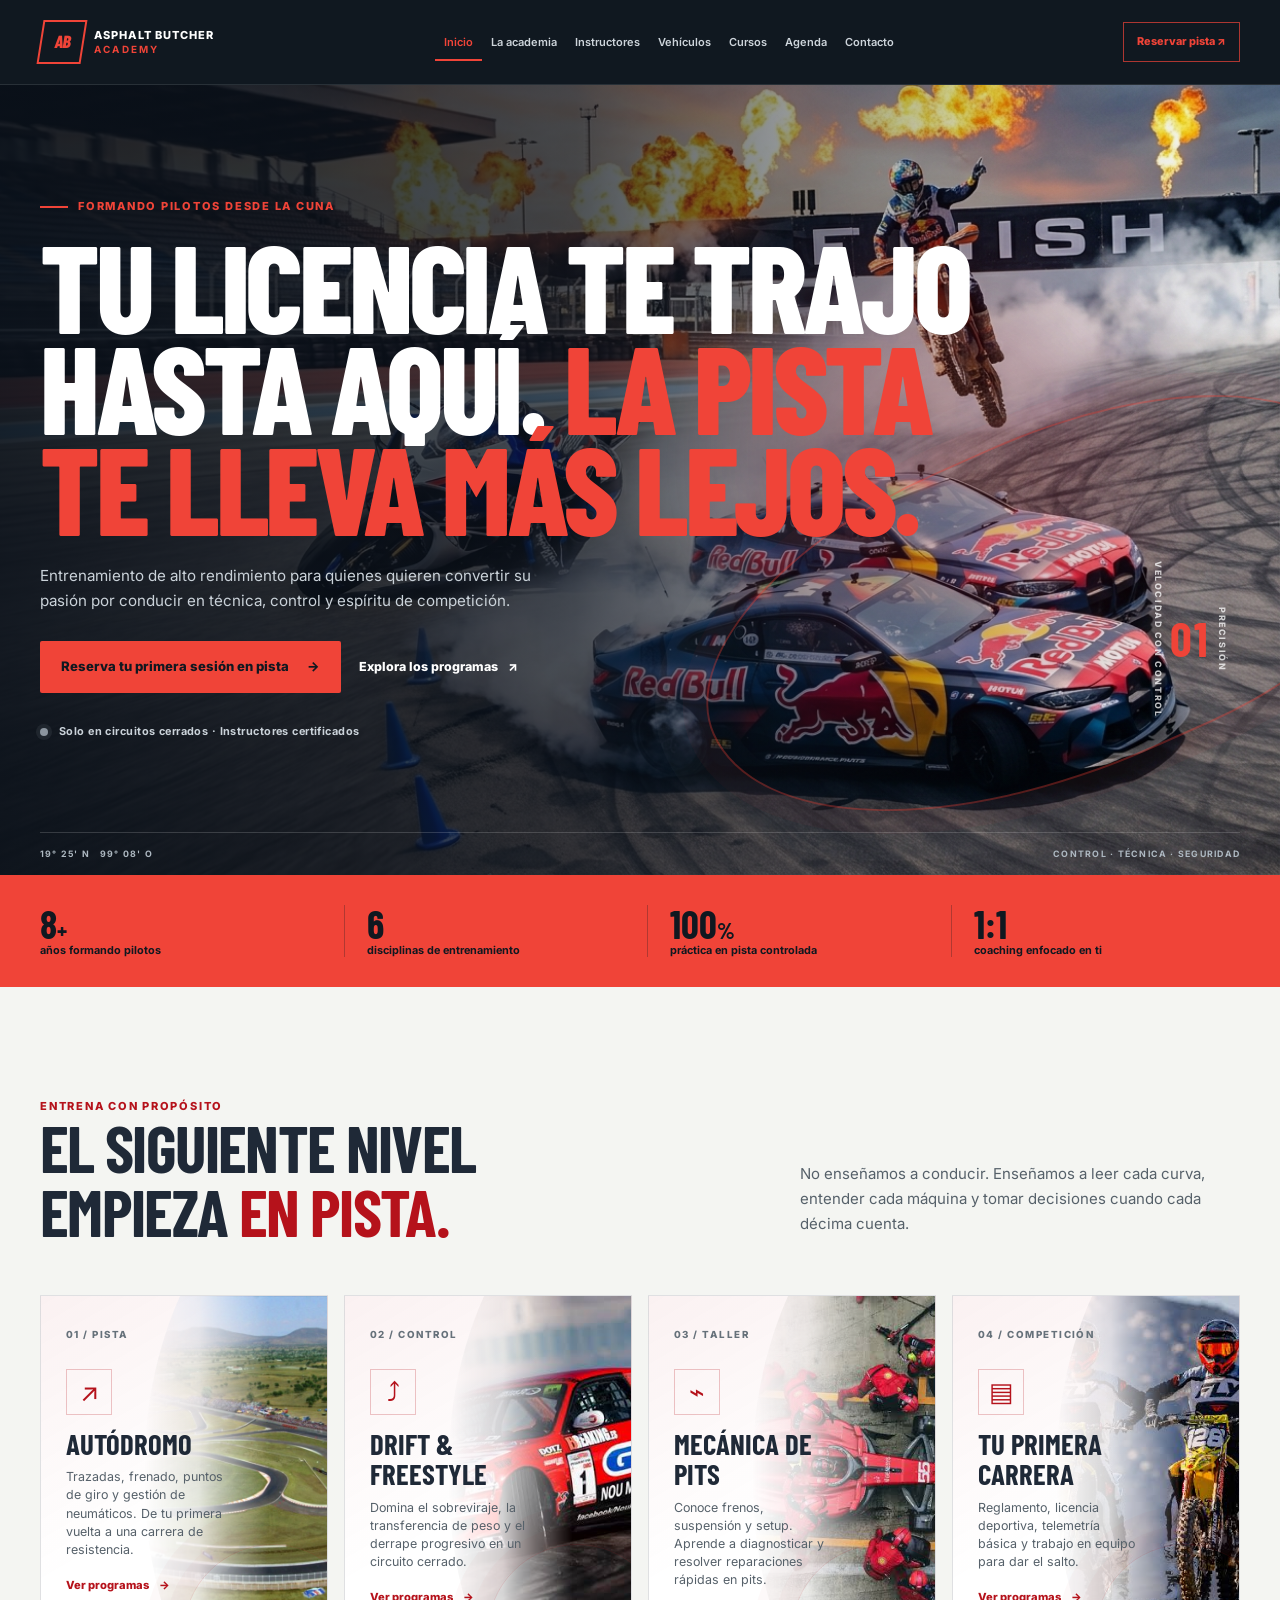
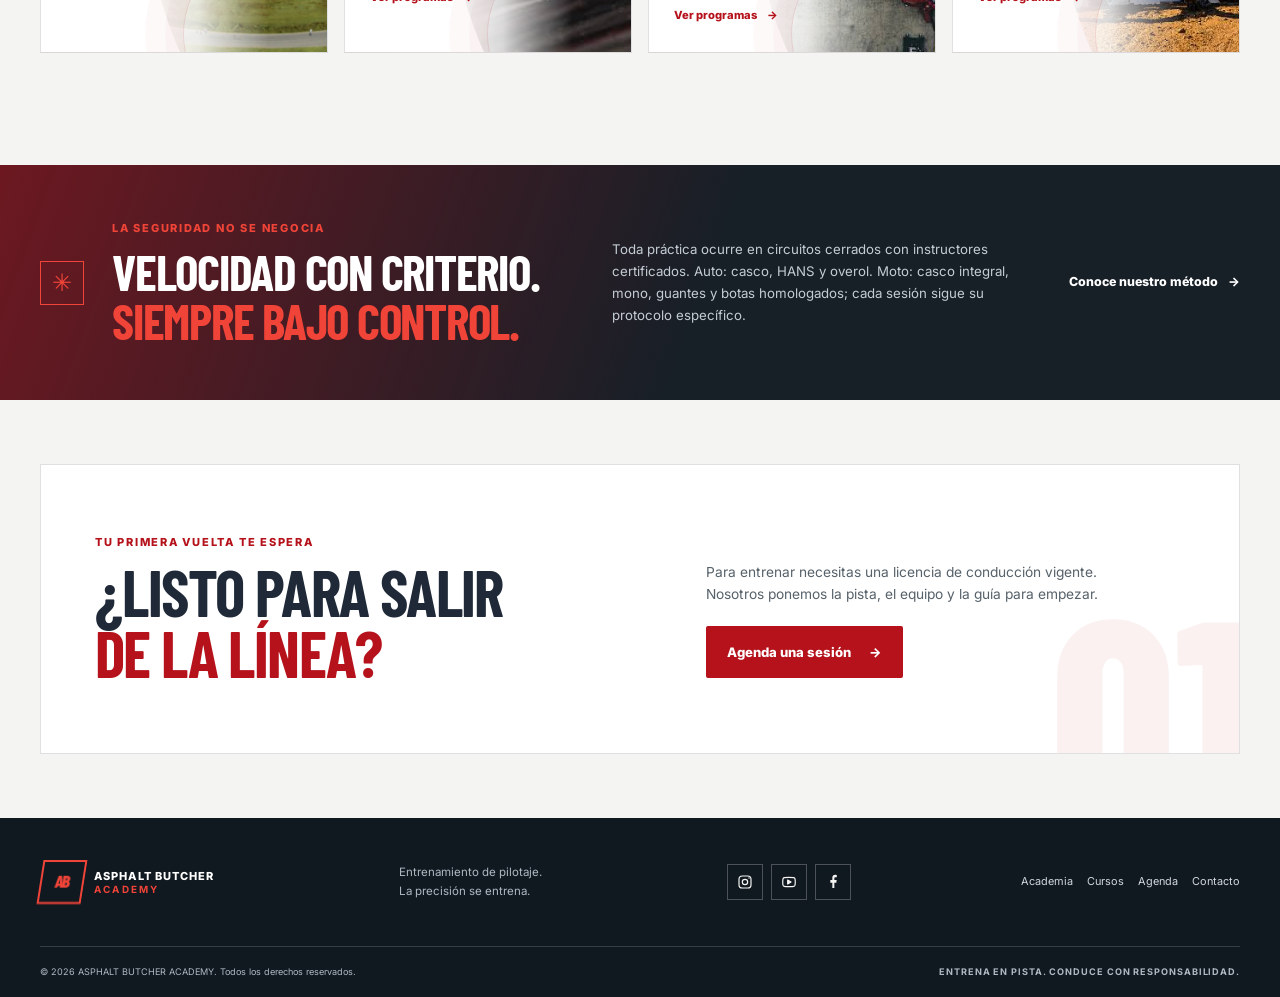
==== commit 470e4cd2: "fix-actualizar favicon en todas las paginas" ====
--- a/index.html
+++ b/index.html
@@ -4,6 +4,8 @@
   <meta charset="utf-8">
   <meta name="viewport" content="width=device-width, initial-scale=1">
   <meta name="description" content="Entrena para pilotar con precisión en ASPHALT BUTCHER ACADEMY: pista, drift, mecánica y preparación para competir, siempre en circuitos controlados.">
+  <link rel="icon" type="image/png" sizes="512x512" href="assets/img/aba-favicon.png">
+  <link rel="apple-touch-icon" sizes="512x512" href="assets/img/aba-favicon.png">
   <title>ASPHALT BUTCHER ACADEMY | Domina la pista</title>
   <link rel="preconnect" href="https://fonts.googleapis.com">
   <link rel="preconnect" href="https://fonts.gstatic.com" crossorigin>
